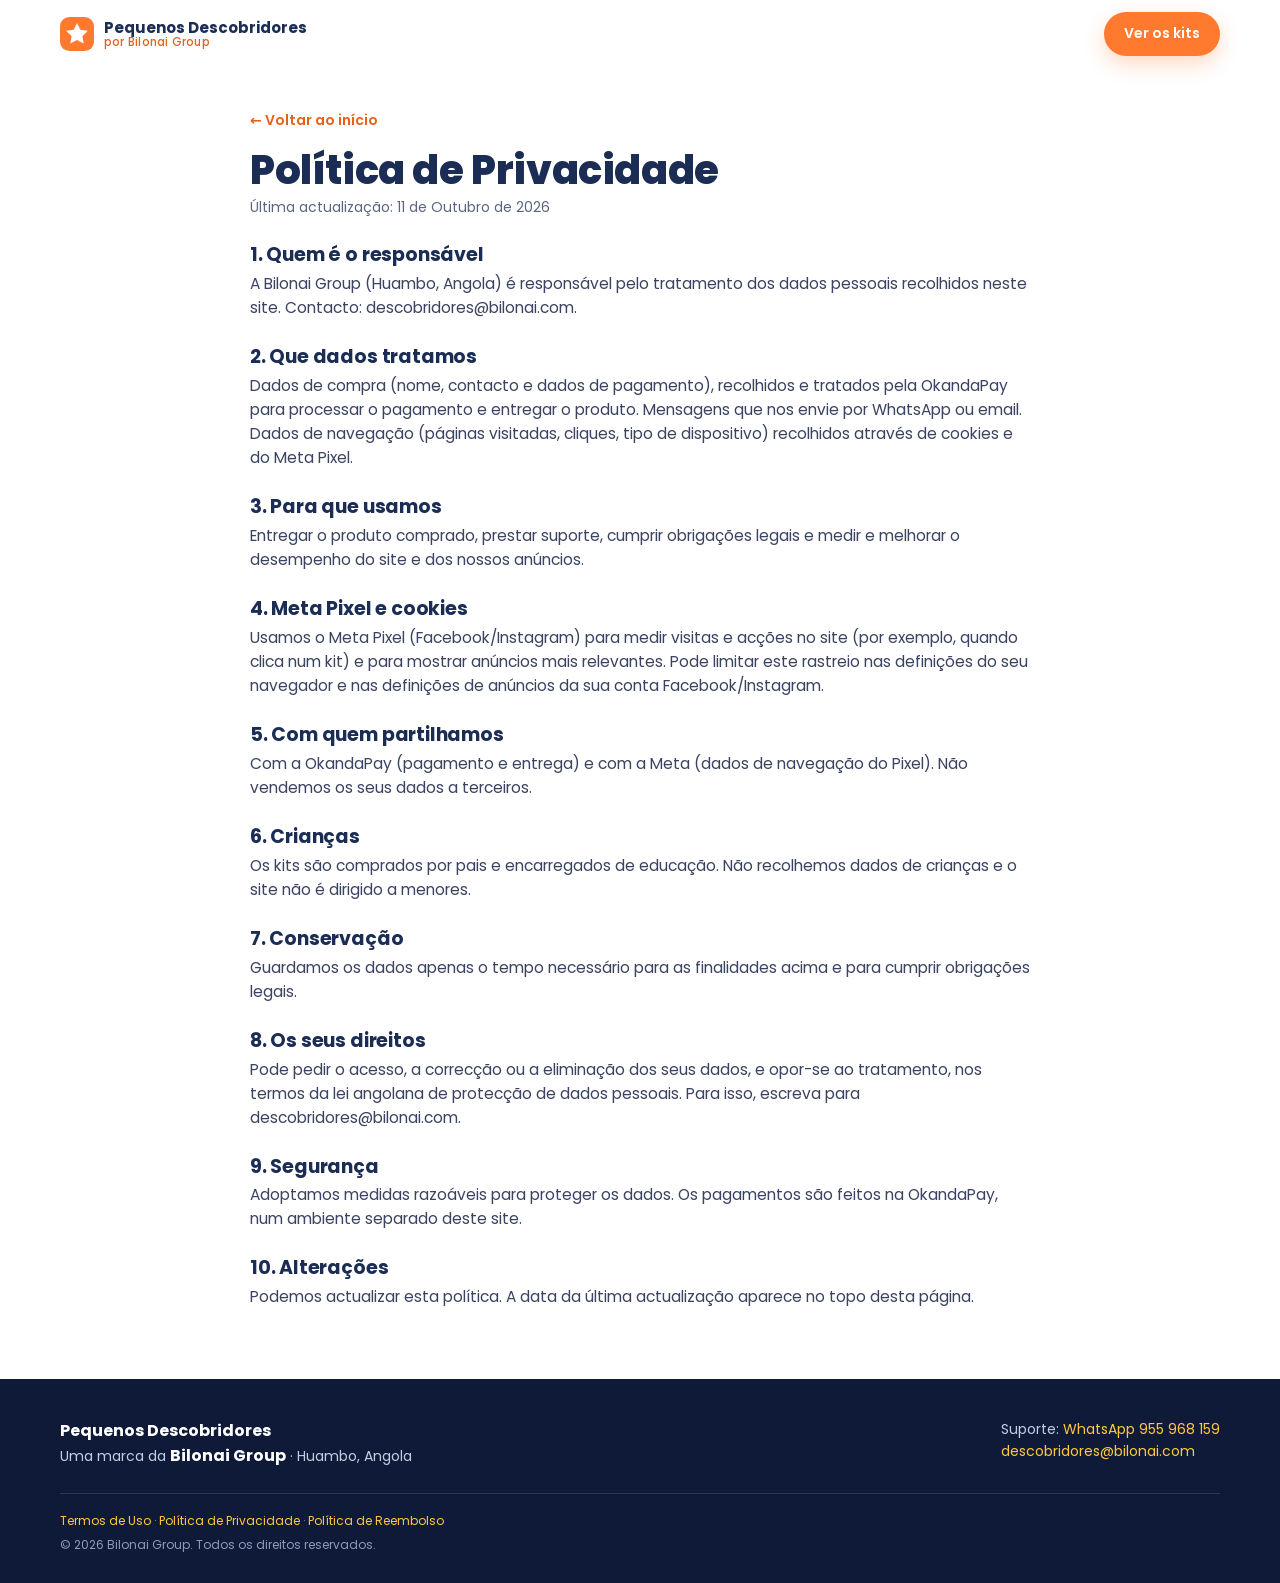
==== privacidade.html @ 6ad0cc9c "Add files via upload" ====
<!doctype html><html lang="pt-AO"><head><meta charset="utf-8"><meta name="viewport" content="width=device-width, initial-scale=1">
<title>Política de Privacidade · Pequenos Descobridores</title><meta name="robots" content="index,follow"><link rel="icon" href="favicon.png" type="image/png">
<link rel="apple-touch-icon" href="favicon.png">
<link href="https://fonts.googleapis.com/css2?family=Poppins:wght@400;500;600;700;800&display=swap" rel="stylesheet"><link rel="stylesheet" href="style.css">
<script>!function(f,b,e,v,n,t,s){if(f.fbq)return;n=f.fbq=function(){n.callMethod?n.callMethod.apply(n,arguments):n.queue.push(arguments)};if(!f._fbq)f._fbq=n;n.push=n;n.loaded=!0;n.version='2.0';n.queue=[];t=b.createElement(e);t.async=!0;t.src=v;s=b.getElementsByTagName(e)[0];s.parentNode.insertBefore(t,s)}(window,document,'script','https://connect.facebook.net/en_US/fbevents.js');fbq('init','2154926768468745');fbq('track','PageView');</script>
</head><body><header class="nav"><div class="wrap nav-in"><a class="brand" href="/"><svg width="34" height="34" viewBox="0 0 40 40"><rect width="40" height="40" rx="11" fill="#FF7A2F"/><path d="M20 7l3.9 8.1 8.9 1.2-6.5 6.2 1.6 8.8L20 27l-7.9 4.3 1.6-8.8-6.5-6.2 8.9-1.2z" fill="#fff"/></svg><span>Pequenos Descobridores<small>por Bilonai Group</small></span></a><a class="btn btn-sm" href="/#kits">Ver os kits</a></div></header>
<main class="wrap narrow legalpage"><a class="back" href="/">← Voltar ao início</a><h1>Política de Privacidade</h1><p class="upd">Última actualização: 11 de Outubro de 2026</p><h2>1. Quem é o responsável</h2><p>A Bilonai Group (Huambo, Angola) é responsável pelo tratamento dos dados pessoais recolhidos neste site. Contacto: descobridores@bilonai.com.</p><h2>2. Que dados tratamos</h2><p>Dados de compra (nome, contacto e dados de pagamento), recolhidos e tratados pela OkandaPay para processar o pagamento e entregar o produto. Mensagens que nos envie por WhatsApp ou email. Dados de navegação (páginas visitadas, cliques, tipo de dispositivo) recolhidos através de cookies e do Meta Pixel.</p><h2>3. Para que usamos</h2><p>Entregar o produto comprado, prestar suporte, cumprir obrigações legais e medir e melhorar o desempenho do site e dos nossos anúncios.</p><h2>4. Meta Pixel e cookies</h2><p>Usamos o Meta Pixel (Facebook/Instagram) para medir visitas e acções no site (por exemplo, quando clica num kit) e para mostrar anúncios mais relevantes. Pode limitar este rastreio nas definições do seu navegador e nas definições de anúncios da sua conta Facebook/Instagram.</p><h2>5. Com quem partilhamos</h2><p>Com a OkandaPay (pagamento e entrega) e com a Meta (dados de navegação do Pixel). Não vendemos os seus dados a terceiros.</p><h2>6. Crianças</h2><p>Os kits são comprados por pais e encarregados de educação. Não recolhemos dados de crianças e o site não é dirigido a menores.</p><h2>7. Conservação</h2><p>Guardamos os dados apenas o tempo necessário para as finalidades acima e para cumprir obrigações legais.</p><h2>8. Os seus direitos</h2><p>Pode pedir o acesso, a correcção ou a eliminação dos seus dados, e opor-se ao tratamento, nos termos da lei angolana de protecção de dados pessoais. Para isso, escreva para descobridores@bilonai.com.</p><h2>9. Segurança</h2><p>Adoptamos medidas razoáveis para proteger os dados. Os pagamentos são feitos na OkandaPay, num ambiente separado deste site.</p><h2>10. Alterações</h2><p>Podemos actualizar esta política. A data da última actualização aparece no topo desta página.</p></main><footer><div class="wrap foot-in"><div><b>Pequenos Descobridores</b><p>Uma marca da <b>Bilonai Group</b> · Huambo, Angola</p></div><div><p>Suporte: <a href="https://wa.me/244955968159">WhatsApp 955 968 159</a><br><a href="mailto:descobridores@bilonai.com">descobridores@bilonai.com</a></p></div></div>
<div class="wrap legal"><p class="links"><a href="/termos">Termos de Uso</a> · <a href="/privacidade">Política de Privacidade</a> · <a href="/reembolso">Política de Reembolso</a></p><p>© 2026 Bilonai Group. Todos os direitos reservados.</p></div></footer></body></html>
---- style.css ----
:root{--navy:#1B2D55;--deep:#0E1A38;--or:#FF7A2F;--or2:#E8601A;--bl:#2F5FD8;--cr:#FFF6EA;--ink:#1d2540;--mut:#5b6580;--line:#e8e2d6;--r:20px}
*{box-sizing:border-box;margin:0}
html{scroll-behavior:smooth;scroll-padding-top:84px}
body{font-family:'Poppins',system-ui,sans-serif;color:var(--ink);background:#fff;line-height:1.55;-webkit-font-smoothing:antialiased;overflow-x:hidden}
img{max-width:100%;height:auto;display:block}
a{color:inherit}
.wrap{width:min(1160px,100% - 32px);margin-inline:auto}
.narrow{width:min(780px,100% - 32px)}
h1,h2,h3{line-height:1.15;color:var(--navy);letter-spacing:-.01em}
h2{font-size:clamp(26px,4vw,40px);font-weight:700;text-align:center}
.sub{text-align:center;color:var(--mut);margin:12px auto 0;max-width:620px}
.sec{padding:76px 0}.alt{background:var(--cr)}

.topbar{background:var(--deep);color:#fff;text-align:center;font-size:13px;padding:8px 16px}
.topbar b{color:#FFC83D}
.nav{position:sticky;top:0;z-index:30;background:rgba(255,255,255,.92);backdrop-filter:blur(10px);transition:box-shadow .2s}
.nav.stuck{box-shadow:0 4px 24px rgba(27,45,85,.10)}
.nav-in{display:flex;align-items:center;justify-content:space-between;gap:16px;height:68px}
.brand{display:flex;align-items:center;gap:10px;text-decoration:none;font-weight:700;color:var(--navy);font-size:15px;line-height:1.15}
.brand span{display:flex;flex-direction:column}
.brand small{font-size:11.5px;font-weight:500;color:var(--or2);letter-spacing:.02em}
.nav-links{display:flex;gap:26px}
.nav-links a{text-decoration:none;font-size:14px;font-weight:500;color:var(--mut)}
.nav-links a:hover{color:var(--or)}

.btn{display:inline-flex;align-items:center;justify-content:center;gap:8px;background:var(--or);color:#fff;font-weight:600;text-decoration:none;border-radius:999px;padding:12px 24px;font-size:15px;border:2px solid transparent;transition:transform .15s,box-shadow .15s,background .15s;cursor:pointer;box-shadow:0 8px 20px rgba(255,122,47,.28)}
.btn:hover{background:var(--or2);transform:translateY(-2px)}
.btn-sm{padding:9px 18px;font-size:14px}
.btn-lg{padding:16px 32px;font-size:17px}
.btn-block{width:100%}
.btn-ghost{background:transparent;color:var(--navy);border-color:var(--navy);box-shadow:none}
.btn-ghost:hover{background:var(--navy);color:#fff}
.btn-hot{animation:pulse 2.4s infinite}
@keyframes pulse{0%,100%{box-shadow:0 8px 20px rgba(255,122,47,.28)}50%{box-shadow:0 8px 34px rgba(255,122,47,.6)}}

/* hero */
.hero{background:radial-gradient(900px 500px at 85% 20%,#ffe3c7 0,transparent 60%),var(--cr);padding:56px 0 72px;overflow:hidden}
.hero-in{display:grid;grid-template-columns:1.05fr .95fr;gap:40px;align-items:center}
.pill{display:inline-block;background:#fff;border:1px solid var(--line);color:var(--or2);font-weight:600;font-size:13px;padding:6px 14px;border-radius:999px}
.hero h1{font-size:clamp(32px,5vw,54px);font-weight:800;margin:16px 0}
.hero h1 em{font-style:normal;color:var(--or);position:relative;white-space:nowrap}
.lead{font-size:clamp(16px,2vw,19px);color:var(--mut);max-width:560px}
.cta-row{display:flex;flex-wrap:wrap;gap:12px;margin:28px 0 22px}
.ticks{list-style:none;padding:0;display:flex;flex-wrap:wrap;gap:8px 20px;font-size:14px;color:var(--navy);font-weight:500}
.ticks li::before{content:"✓";color:#2F9E69;font-weight:800;margin-right:6px}
.hero-art{position:relative;aspect-ratio:1/1;max-width:520px;width:100%;margin-inline:auto}
.h-cover{position:absolute;inset:8% 10% 8% 10%;width:80%;border-radius:22px;box-shadow:0 30px 60px rgba(27,45,85,.35);z-index:3;transform:rotate(-2deg)}
.h-sheet{position:absolute;width:44%;border-radius:10px;box-shadow:0 18px 40px rgba(27,45,85,.25);background:#fff;z-index:1}
.h1{right:-2%;top:2%;transform:rotate(9deg)}
.h2{left:-4%;bottom:0;transform:rotate(-8deg);z-index:2}
.h-badge{position:absolute;z-index:4;right:2%;bottom:6%;width:112px;height:112px;border-radius:50%;background:var(--navy);color:#fff;display:flex;flex-direction:column;align-items:center;justify-content:center;font-weight:800;font-size:30px;line-height:1;box-shadow:0 12px 30px rgba(27,45,85,.4);transform:rotate(8deg);border:4px solid #FFC83D}
.h-badge small{font-size:11px;font-weight:500;margin-top:4px}

/* benefits */
.benefits{padding:0;margin-top:-34px;position:relative;z-index:5}
.grid4{display:grid;grid-template-columns:repeat(4,1fr);gap:16px}
.grid4 article{background:#fff;border-radius:var(--r);padding:24px;box-shadow:0 14px 40px rgba(27,45,85,.10);border:1px solid #f0ebe0}
.ico{width:46px;height:46px;border-radius:14px;background:var(--c);color:#fff;display:grid;place-items:center;font-size:22px;margin-bottom:14px}
.grid4 h3{font-size:17px;margin-bottom:6px}
.grid4 p{font-size:14px;color:var(--mut)}

/* areas */
.areas{display:grid;grid-template-columns:repeat(4,1fr);gap:14px;margin-top:40px}
.areas div{background:#fff;border:1px solid var(--line);border-left:6px solid var(--c);border-radius:14px;padding:16px 18px;display:flex;flex-direction:column;gap:2px}
.areas b{color:var(--navy);font-size:15.5px}
.areas span{font-size:13px;color:var(--mut)}

/* levels */
.levels{display:grid;grid-template-columns:repeat(3,1fr);gap:20px;margin-top:40px}
.levels article{background:#fff;border-radius:var(--r);padding:28px;border:1px solid var(--line)}
.lvl{display:inline-block;font-size:12.5px;font-weight:700;color:#fff;border-radius:999px;padding:5px 12px;margin-bottom:14px}
.l1{background:#E9A400}.l2{background:#3B5FD9}.l3{background:#D2456F}
.levels h3{font-size:28px;margin-bottom:8px}
.levels p{color:var(--mut);font-size:15px}

/* gallery */
.gallery{display:flex;gap:18px;overflow-x:auto;padding:36px max(16px,calc((100vw - 1160px)/2)) 24px;scroll-snap-type:x mandatory;scrollbar-width:thin}
.gallery figure{flex:0 0 min(250px,64vw);scroll-snap-align:start}
.gallery img{border-radius:12px;box-shadow:0 12px 30px rgba(27,45,85,.18);border:1px solid #eee;background:#fff}
.gallery figcaption{font-size:13px;color:var(--mut);text-align:center;margin-top:10px;font-weight:500}
.extras{display:grid;grid-template-columns:repeat(3,1fr);gap:24px;margin-top:36px}
.extras div{display:flex;flex-direction:column;align-items:center;text-align:center;gap:4px}
.extras img{border-radius:12px;box-shadow:0 12px 30px rgba(27,45,85,.15);margin-bottom:10px;border:1px solid #eee;max-height:340px;width:auto}
.extras b{color:var(--navy)}.extras span{font-size:14px;color:var(--mut)}

/* steps */
.steps-sec{background:var(--navy)}
.steps-sec h2{color:#fff}
.steps{list-style:none;padding:0;display:grid;grid-template-columns:repeat(3,1fr);gap:24px;margin-top:40px;position:relative}
.steps li{text-align:center;color:#fff;position:relative}
.steps li b{display:grid;place-items:center;margin:0 auto 14px;width:62px;height:62px;border-radius:50%;background:#fff;color:var(--navy);font-size:26px;border:4px solid var(--or);box-shadow:0 0 0 8px rgba(255,255,255,.1)}
.steps li:not(:last-child)::after{content:"";position:absolute;top:31px;left:calc(50% + 48px);width:calc(100% - 96px + 24px);border-top:3px dashed rgba(255,255,255,.45)}
.steps h3{color:#fff;font-size:20px;margin-bottom:4px}
.steps p{color:#cfd7ee;font-size:14.5px;max-width:260px;margin-inline:auto}
.steps a{color:#FFC83D;font-weight:600}

/* offers */
.offers{background:linear-gradient(#fff,var(--cr))}
.cards{display:grid;grid-template-columns:repeat(3,1fr);gap:22px;margin-top:44px;align-items:stretch}
.offer{background:#fff;border:1px solid var(--line);border-radius:26px;padding:22px;display:flex;flex-direction:column;position:relative;box-shadow:0 10px 30px rgba(27,45,85,.07)}
.offer.best{border:3px solid var(--or);box-shadow:0 24px 60px rgba(255,122,47,.25);transform:translateY(-12px)}
.ribbon{position:absolute;top:-15px;left:50%;transform:translateX(-50%);background:var(--or);color:#fff;font-weight:700;font-size:13px;padding:6px 18px;border-radius:999px;z-index:2;white-space:nowrap}
.offer>img{border-radius:16px;margin-bottom:16px}
.offer h3{font-size:24px}
.tag{color:var(--mut);font-size:14px;margin:2px 0 10px}
.price{display:flex;flex-wrap:wrap;align-items:baseline;gap:4px 10px;margin-bottom:14px}
.now{font-size:38px;font-weight:800;color:var(--navy);letter-spacing:-.02em}
.was{color:#9aa1b5;font-size:18px}
.launch{flex-basis:100%;color:var(--or2);font-weight:600;font-size:13px}
.offer ul{list-style:none;padding:0;margin-bottom:22px;display:grid;gap:9px;font-size:14.5px;flex:1}
.offer li{padding-left:26px;position:relative}
.offer li::before{content:"✓";position:absolute;left:0;top:0;color:#fff;background:#2F9E69;width:18px;height:18px;border-radius:50%;font-size:11px;font-weight:800;display:grid;place-items:center;margin-top:3px}
.pay-note{text-align:center;color:var(--mut);font-size:14px;margin-top:30px}

/* bonus */
.bonus{display:grid;grid-template-columns:repeat(3,1fr);gap:22px;margin-top:40px}
.bonus article{text-align:center;background:var(--cr);border-radius:var(--r);padding:20px}
.bonus img{border-radius:14px;margin-bottom:14px}
.bonus h3{font-size:18px;margin-bottom:6px}
.bonus p{font-size:14px;color:var(--mut);margin-bottom:10px}
.bonus b{color:var(--or2);font-size:14px}

/* guarantee */
.guarantee{background:var(--cr);padding:56px 0}
.g-in{display:flex;align-items:center;gap:32px;justify-content:center;flex-wrap:wrap;text-align:left}
.g-in h2{text-align:left;font-size:clamp(24px,3.2vw,34px)}
.g-in p{color:var(--mut);max-width:560px;margin-top:8px}
.seal{width:130px;height:130px;border-radius:50%;background:var(--navy);color:#fff;display:flex;flex-direction:column;align-items:center;justify-content:center;border:6px solid #FFC83D;flex:none}
.seal b{font-size:52px;line-height:1;font-weight:800}.seal span{font-size:14px}

/* faq */
details{border-bottom:1px solid var(--line);padding:18px 4px}
details:first-of-type{margin-top:32px;border-top:1px solid var(--line)}
summary{cursor:pointer;font-weight:600;color:var(--navy);list-style:none;display:flex;justify-content:space-between;gap:16px;font-size:16.5px}
summary::-webkit-details-marker{display:none}
summary::after{content:"+";color:var(--or);font-size:24px;line-height:1;font-weight:500;transition:transform .2s}
details[open] summary::after{transform:rotate(45deg)}
details p{color:var(--mut);margin-top:10px;font-size:15px}

/* final */
.final{background:linear-gradient(135deg,var(--navy),#27408a);color:#fff;text-align:center;padding:72px 0}
.final h2{color:#fff;max-width:760px;margin-inline:auto}
.final p{color:#cfd7ee;margin:12px 0 26px}

footer{background:var(--deep);color:#c5cde3;padding:40px 0 28px;font-size:14px}
.foot-in{display:flex;justify-content:space-between;gap:24px;flex-wrap:wrap}
footer b{color:#fff;font-size:16px}
footer a{color:#FFC83D;text-decoration:none}
.legal{border-top:1px solid rgba(255,255,255,.12);margin-top:24px;padding-top:18px;font-size:12px;color:#8f99b8;display:grid;gap:6px}

.wa-float{position:fixed;right:16px;bottom:16px;z-index:40;width:56px;height:56px;border-radius:50%;background:#25D366;display:grid;place-items:center;box-shadow:0 10px 26px rgba(0,0,0,.25)}

@media (max-width:980px){
  .hero-in{grid-template-columns:1fr;text-align:center}
  .lead{margin-inline:auto}.cta-row,.ticks{justify-content:center}
  .grid4{grid-template-columns:1fr 1fr}
  .areas{grid-template-columns:1fr 1fr}
  .cards{grid-template-columns:1fr;max-width:460px;margin-inline:auto}
  .offer.best{transform:none;order:-1}
  .nav-links{display:none}
  .levels,.bonus{grid-template-columns:1fr}
  .levels,.bonus{max-width:460px;margin-inline:auto}
}
@media (max-width:640px){
  .sec{padding:56px 0}
  .grid4,.areas{grid-template-columns:1fr}
  .extras{grid-template-columns:1fr}
  .steps{grid-template-columns:1fr;gap:34px}
  .steps li:not(:last-child)::after{display:none}
  .hero{padding:36px 0 64px}
  .hero-art{max-width:340px}
  .h-badge{width:92px;height:92px;font-size:24px}
  .g-in{text-align:center;justify-content:center}.g-in h2{text-align:center}
  .brand{font-size:13px;gap:8px}.brand small{font-size:10.5px}.brand svg{width:30px;height:30px}
  .nav .btn-sm{padding:8px 14px;font-size:13px}
  .btn-lg{width:100%}
}
@media (prefers-reduced-motion:reduce){*{animation:none!important;scroll-behavior:auto!important}}

/* páginas legais */
.legalpage{padding:40px 0 70px}
.legalpage h1{font-size:clamp(28px,4vw,40px);font-weight:800;margin:14px 0 4px}
.legalpage .upd{color:var(--mut);font-size:14px;margin-bottom:26px}
.legalpage h2{text-align:left;font-size:19px;margin:26px 0 6px}
.legalpage p{color:#3a4361;font-size:15.5px}
.back{color:var(--or2);text-decoration:none;font-weight:600;font-size:14px}
.legal .links a{color:#FFC83D;text-decoration:none}
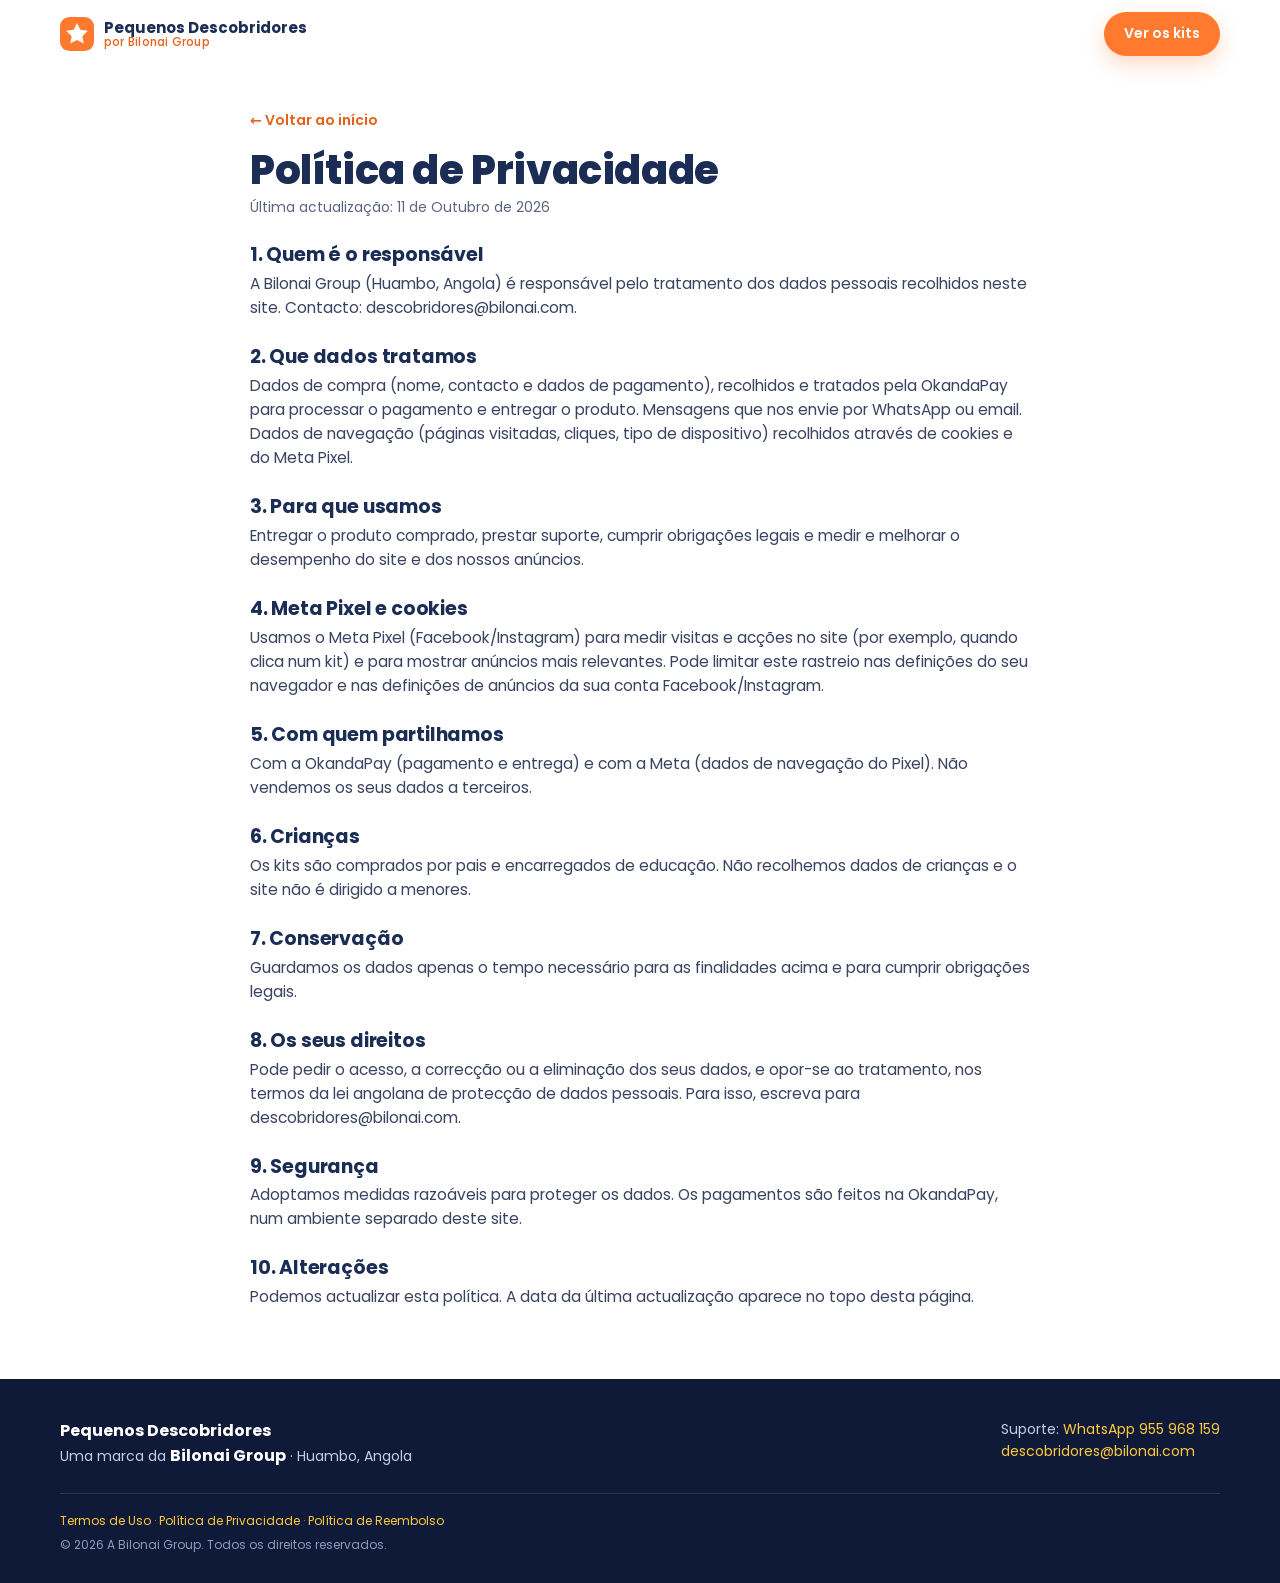
==== commit 632302e9: "Update privacidade.html" ====
--- a/privacidade.html
+++ b/privacidade.html
@@ -5,4 +5,4 @@
 <script>!function(f,b,e,v,n,t,s){if(f.fbq)return;n=f.fbq=function(){n.callMethod?n.callMethod.apply(n,arguments):n.queue.push(arguments)};if(!f._fbq)f._fbq=n;n.push=n;n.loaded=!0;n.version='2.0';n.queue=[];t=b.createElement(e);t.async=!0;t.src=v;s=b.getElementsByTagName(e)[0];s.parentNode.insertBefore(t,s)}(window,document,'script','https://connect.facebook.net/en_US/fbevents.js');fbq('init','2154926768468745');fbq('track','PageView');</script>
 </head><body><header class="nav"><div class="wrap nav-in"><a class="brand" href="/"><svg width="34" height="34" viewBox="0 0 40 40"><rect width="40" height="40" rx="11" fill="#FF7A2F"/><path d="M20 7l3.9 8.1 8.9 1.2-6.5 6.2 1.6 8.8L20 27l-7.9 4.3 1.6-8.8-6.5-6.2 8.9-1.2z" fill="#fff"/></svg><span>Pequenos Descobridores<small>por Bilonai Group</small></span></a><a class="btn btn-sm" href="/#kits">Ver os kits</a></div></header>
 <main class="wrap narrow legalpage"><a class="back" href="/">← Voltar ao início</a><h1>Política de Privacidade</h1><p class="upd">Última actualização: 11 de Outubro de 2026</p><h2>1. Quem é o responsável</h2><p>A Bilonai Group (Huambo, Angola) é responsável pelo tratamento dos dados pessoais recolhidos neste site. Contacto: descobridores@bilonai.com.</p><h2>2. Que dados tratamos</h2><p>Dados de compra (nome, contacto e dados de pagamento), recolhidos e tratados pela OkandaPay para processar o pagamento e entregar o produto. Mensagens que nos envie por WhatsApp ou email. Dados de navegação (páginas visitadas, cliques, tipo de dispositivo) recolhidos através de cookies e do Meta Pixel.</p><h2>3. Para que usamos</h2><p>Entregar o produto comprado, prestar suporte, cumprir obrigações legais e medir e melhorar o desempenho do site e dos nossos anúncios.</p><h2>4. Meta Pixel e cookies</h2><p>Usamos o Meta Pixel (Facebook/Instagram) para medir visitas e acções no site (por exemplo, quando clica num kit) e para mostrar anúncios mais relevantes. Pode limitar este rastreio nas definições do seu navegador e nas definições de anúncios da sua conta Facebook/Instagram.</p><h2>5. Com quem partilhamos</h2><p>Com a OkandaPay (pagamento e entrega) e com a Meta (dados de navegação do Pixel). Não vendemos os seus dados a terceiros.</p><h2>6. Crianças</h2><p>Os kits são comprados por pais e encarregados de educação. Não recolhemos dados de crianças e o site não é dirigido a menores.</p><h2>7. Conservação</h2><p>Guardamos os dados apenas o tempo necessário para as finalidades acima e para cumprir obrigações legais.</p><h2>8. Os seus direitos</h2><p>Pode pedir o acesso, a correcção ou a eliminação dos seus dados, e opor-se ao tratamento, nos termos da lei angolana de protecção de dados pessoais. Para isso, escreva para descobridores@bilonai.com.</p><h2>9. Segurança</h2><p>Adoptamos medidas razoáveis para proteger os dados. Os pagamentos são feitos na OkandaPay, num ambiente separado deste site.</p><h2>10. Alterações</h2><p>Podemos actualizar esta política. A data da última actualização aparece no topo desta página.</p></main><footer><div class="wrap foot-in"><div><b>Pequenos Descobridores</b><p>Uma marca da <b>Bilonai Group</b> · Huambo, Angola</p></div><div><p>Suporte: <a href="https://wa.me/244955968159">WhatsApp 955 968 159</a><br><a href="mailto:descobridores@bilonai.com">descobridores@bilonai.com</a></p></div></div>
-<div class="wrap legal"><p class="links"><a href="/termos">Termos de Uso</a> · <a href="/privacidade">Política de Privacidade</a> · <a href="/reembolso">Política de Reembolso</a></p><p>© 2026 Bilonai Group. Todos os direitos reservados.</p></div></footer></body></html>+<div class="wrap legal"><p class="links"><a href="/termos">Termos de Uso</a> · <a href="/privacidade">Política de Privacidade</a> · <a href="/reembolso">Política de Reembolso</a></p><p>© 2026 A Bilonai Group. Todos os direitos reservados.</p></div></footer></body></html>
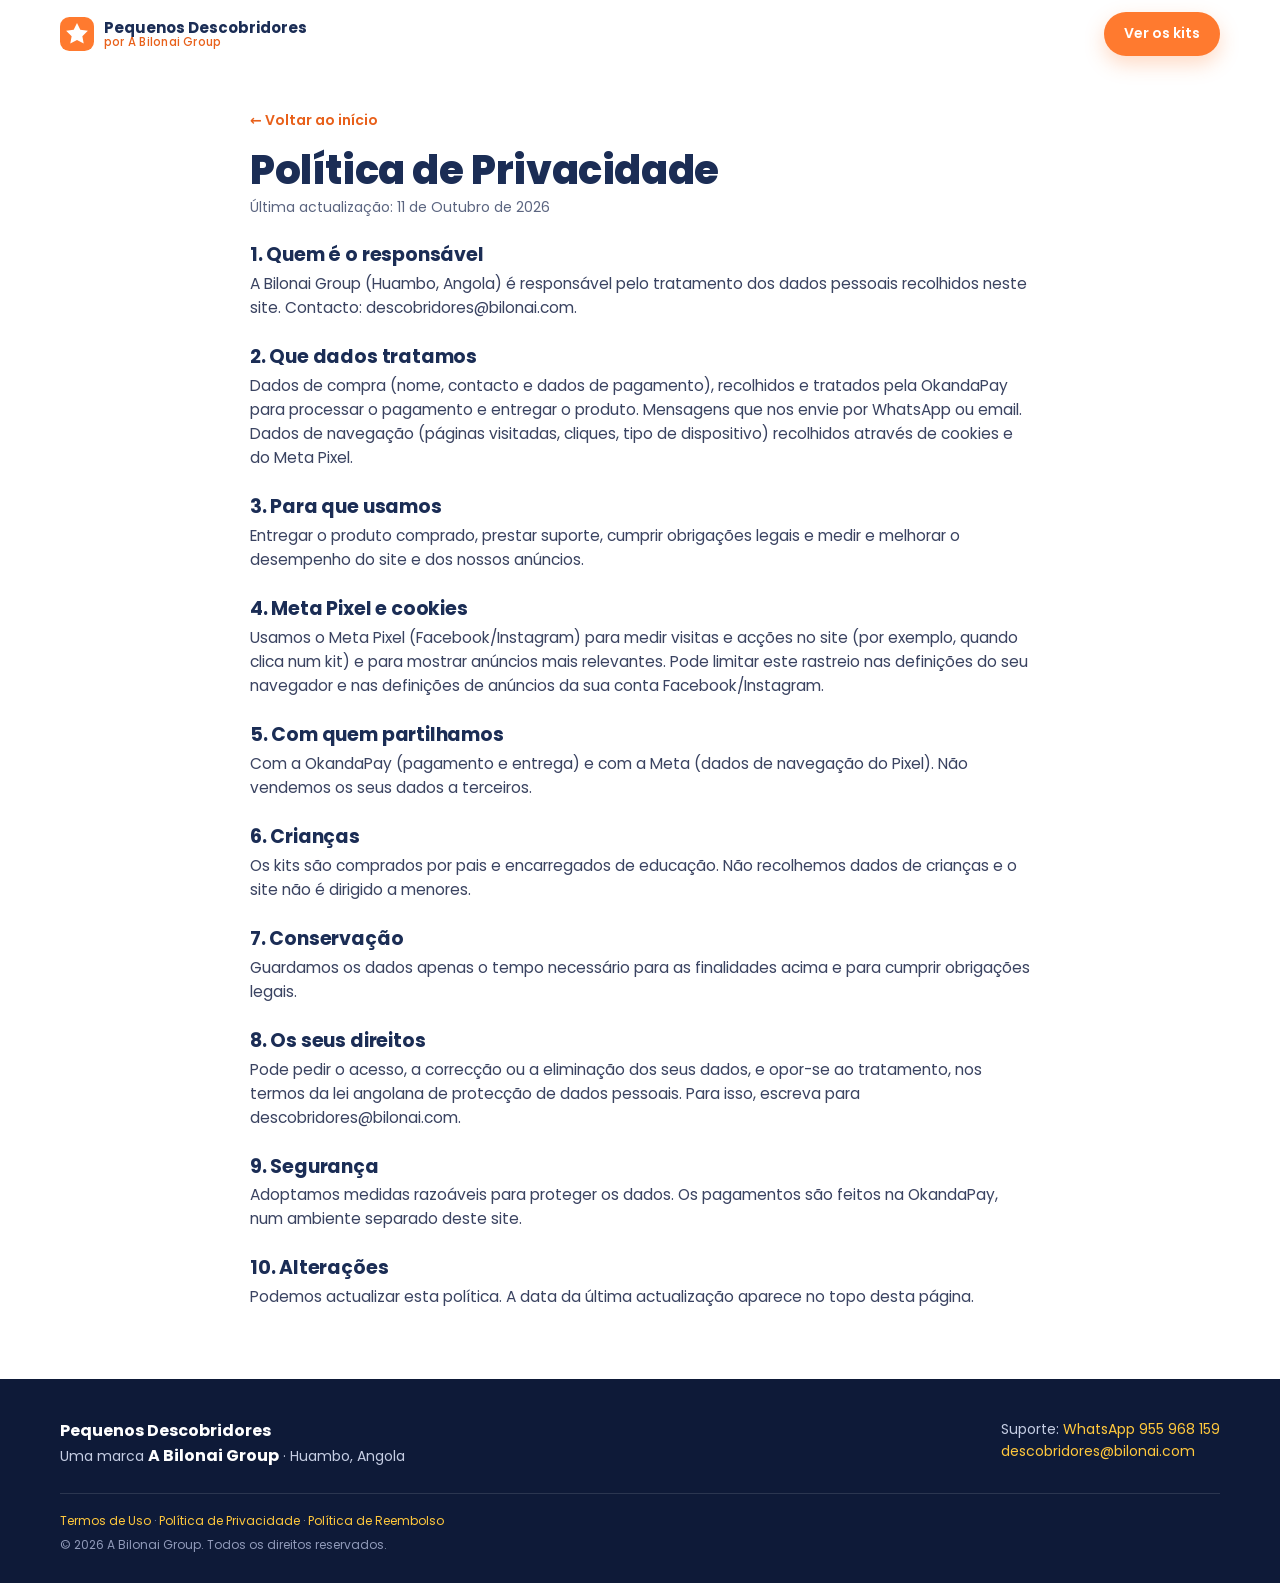
==== commit 9a16c750: "Add files via upload" ====
--- a/privacidade.html
+++ b/privacidade.html
@@ -3,6 +3,6 @@
 <link rel="apple-touch-icon" href="favicon.png">
 <link href="https://fonts.googleapis.com/css2?family=Poppins:wght@400;500;600;700;800&display=swap" rel="stylesheet"><link rel="stylesheet" href="style.css">
 <script>!function(f,b,e,v,n,t,s){if(f.fbq)return;n=f.fbq=function(){n.callMethod?n.callMethod.apply(n,arguments):n.queue.push(arguments)};if(!f._fbq)f._fbq=n;n.push=n;n.loaded=!0;n.version='2.0';n.queue=[];t=b.createElement(e);t.async=!0;t.src=v;s=b.getElementsByTagName(e)[0];s.parentNode.insertBefore(t,s)}(window,document,'script','https://connect.facebook.net/en_US/fbevents.js');fbq('init','2154926768468745');fbq('track','PageView');</script>
-</head><body><header class="nav"><div class="wrap nav-in"><a class="brand" href="/"><svg width="34" height="34" viewBox="0 0 40 40"><rect width="40" height="40" rx="11" fill="#FF7A2F"/><path d="M20 7l3.9 8.1 8.9 1.2-6.5 6.2 1.6 8.8L20 27l-7.9 4.3 1.6-8.8-6.5-6.2 8.9-1.2z" fill="#fff"/></svg><span>Pequenos Descobridores<small>por Bilonai Group</small></span></a><a class="btn btn-sm" href="/#kits">Ver os kits</a></div></header>
-<main class="wrap narrow legalpage"><a class="back" href="/">← Voltar ao início</a><h1>Política de Privacidade</h1><p class="upd">Última actualização: 11 de Outubro de 2026</p><h2>1. Quem é o responsável</h2><p>A Bilonai Group (Huambo, Angola) é responsável pelo tratamento dos dados pessoais recolhidos neste site. Contacto: descobridores@bilonai.com.</p><h2>2. Que dados tratamos</h2><p>Dados de compra (nome, contacto e dados de pagamento), recolhidos e tratados pela OkandaPay para processar o pagamento e entregar o produto. Mensagens que nos envie por WhatsApp ou email. Dados de navegação (páginas visitadas, cliques, tipo de dispositivo) recolhidos através de cookies e do Meta Pixel.</p><h2>3. Para que usamos</h2><p>Entregar o produto comprado, prestar suporte, cumprir obrigações legais e medir e melhorar o desempenho do site e dos nossos anúncios.</p><h2>4. Meta Pixel e cookies</h2><p>Usamos o Meta Pixel (Facebook/Instagram) para medir visitas e acções no site (por exemplo, quando clica num kit) e para mostrar anúncios mais relevantes. Pode limitar este rastreio nas definições do seu navegador e nas definições de anúncios da sua conta Facebook/Instagram.</p><h2>5. Com quem partilhamos</h2><p>Com a OkandaPay (pagamento e entrega) e com a Meta (dados de navegação do Pixel). Não vendemos os seus dados a terceiros.</p><h2>6. Crianças</h2><p>Os kits são comprados por pais e encarregados de educação. Não recolhemos dados de crianças e o site não é dirigido a menores.</p><h2>7. Conservação</h2><p>Guardamos os dados apenas o tempo necessário para as finalidades acima e para cumprir obrigações legais.</p><h2>8. Os seus direitos</h2><p>Pode pedir o acesso, a correcção ou a eliminação dos seus dados, e opor-se ao tratamento, nos termos da lei angolana de protecção de dados pessoais. Para isso, escreva para descobridores@bilonai.com.</p><h2>9. Segurança</h2><p>Adoptamos medidas razoáveis para proteger os dados. Os pagamentos são feitos na OkandaPay, num ambiente separado deste site.</p><h2>10. Alterações</h2><p>Podemos actualizar esta política. A data da última actualização aparece no topo desta página.</p></main><footer><div class="wrap foot-in"><div><b>Pequenos Descobridores</b><p>Uma marca da <b>Bilonai Group</b> · Huambo, Angola</p></div><div><p>Suporte: <a href="https://wa.me/244955968159">WhatsApp 955 968 159</a><br><a href="mailto:descobridores@bilonai.com">descobridores@bilonai.com</a></p></div></div>
-<div class="wrap legal"><p class="links"><a href="/termos">Termos de Uso</a> · <a href="/privacidade">Política de Privacidade</a> · <a href="/reembolso">Política de Reembolso</a></p><p>© 2026 A Bilonai Group. Todos os direitos reservados.</p></div></footer></body></html>
+</head><body><header class="nav"><div class="wrap nav-in"><a class="brand" href="/"><svg width="34" height="34" viewBox="0 0 40 40"><rect width="40" height="40" rx="11" fill="#FF7A2F"/><path d="M20 7l3.9 8.1 8.9 1.2-6.5 6.2 1.6 8.8L20 27l-7.9 4.3 1.6-8.8-6.5-6.2 8.9-1.2z" fill="#fff"/></svg><span>Pequenos Descobridores<small>por A Bilonai Group</small></span></a><a class="btn btn-sm" href="/#kits">Ver os kits</a></div></header>
+<main class="wrap narrow legalpage"><a class="back" href="/">← Voltar ao início</a><h1>Política de Privacidade</h1><p class="upd">Última actualização: 11 de Outubro de 2026</p><h2>1. Quem é o responsável</h2><p>A Bilonai Group (Huambo, Angola) é responsável pelo tratamento dos dados pessoais recolhidos neste site. Contacto: descobridores@bilonai.com.</p><h2>2. Que dados tratamos</h2><p>Dados de compra (nome, contacto e dados de pagamento), recolhidos e tratados pela OkandaPay para processar o pagamento e entregar o produto. Mensagens que nos envie por WhatsApp ou email. Dados de navegação (páginas visitadas, cliques, tipo de dispositivo) recolhidos através de cookies e do Meta Pixel.</p><h2>3. Para que usamos</h2><p>Entregar o produto comprado, prestar suporte, cumprir obrigações legais e medir e melhorar o desempenho do site e dos nossos anúncios.</p><h2>4. Meta Pixel e cookies</h2><p>Usamos o Meta Pixel (Facebook/Instagram) para medir visitas e acções no site (por exemplo, quando clica num kit) e para mostrar anúncios mais relevantes. Pode limitar este rastreio nas definições do seu navegador e nas definições de anúncios da sua conta Facebook/Instagram.</p><h2>5. Com quem partilhamos</h2><p>Com a OkandaPay (pagamento e entrega) e com a Meta (dados de navegação do Pixel). Não vendemos os seus dados a terceiros.</p><h2>6. Crianças</h2><p>Os kits são comprados por pais e encarregados de educação. Não recolhemos dados de crianças e o site não é dirigido a menores.</p><h2>7. Conservação</h2><p>Guardamos os dados apenas o tempo necessário para as finalidades acima e para cumprir obrigações legais.</p><h2>8. Os seus direitos</h2><p>Pode pedir o acesso, a correcção ou a eliminação dos seus dados, e opor-se ao tratamento, nos termos da lei angolana de protecção de dados pessoais. Para isso, escreva para descobridores@bilonai.com.</p><h2>9. Segurança</h2><p>Adoptamos medidas razoáveis para proteger os dados. Os pagamentos são feitos na OkandaPay, num ambiente separado deste site.</p><h2>10. Alterações</h2><p>Podemos actualizar esta política. A data da última actualização aparece no topo desta página.</p></main><footer><div class="wrap foot-in"><div><b>Pequenos Descobridores</b><p>Uma marca <b>A Bilonai Group</b> · Huambo, Angola</p></div><div><p>Suporte: <a href="https://wa.me/244955968159">WhatsApp 955 968 159</a><br><a href="mailto:descobridores@bilonai.com">descobridores@bilonai.com</a></p></div></div>
+<div class="wrap legal"><p class="links"><a href="/termos">Termos de Uso</a> · <a href="/privacidade">Política de Privacidade</a> · <a href="/reembolso">Política de Reembolso</a></p><p>© 2026 A Bilonai Group. Todos os direitos reservados.</p></div></footer></body></html>
--- a/style.css
+++ b/style.css
@@ -185,3 +185,9 @@
 .legalpage p{color:#3a4361;font-size:15.5px}
 .back{color:var(--or2);text-decoration:none;font-weight:600;font-size:14px}
 .legal .links a{color:#FFC83D;text-decoration:none}
+
+/* provas sociais */
+.proofs{display:flex;gap:18px;overflow-x:auto;margin-top:32px;padding:6px 4px 20px;scroll-snap-type:x mandatory}
+.proofs figure{flex:0 0 min(300px,78vw);scroll-snap-align:start}
+.proofs img{width:100%;border-radius:16px;box-shadow:0 12px 30px rgba(27,45,85,.18);border:1px solid #e8e2d6}
+@media(min-width:1000px){.proofs{justify-content:center}}
